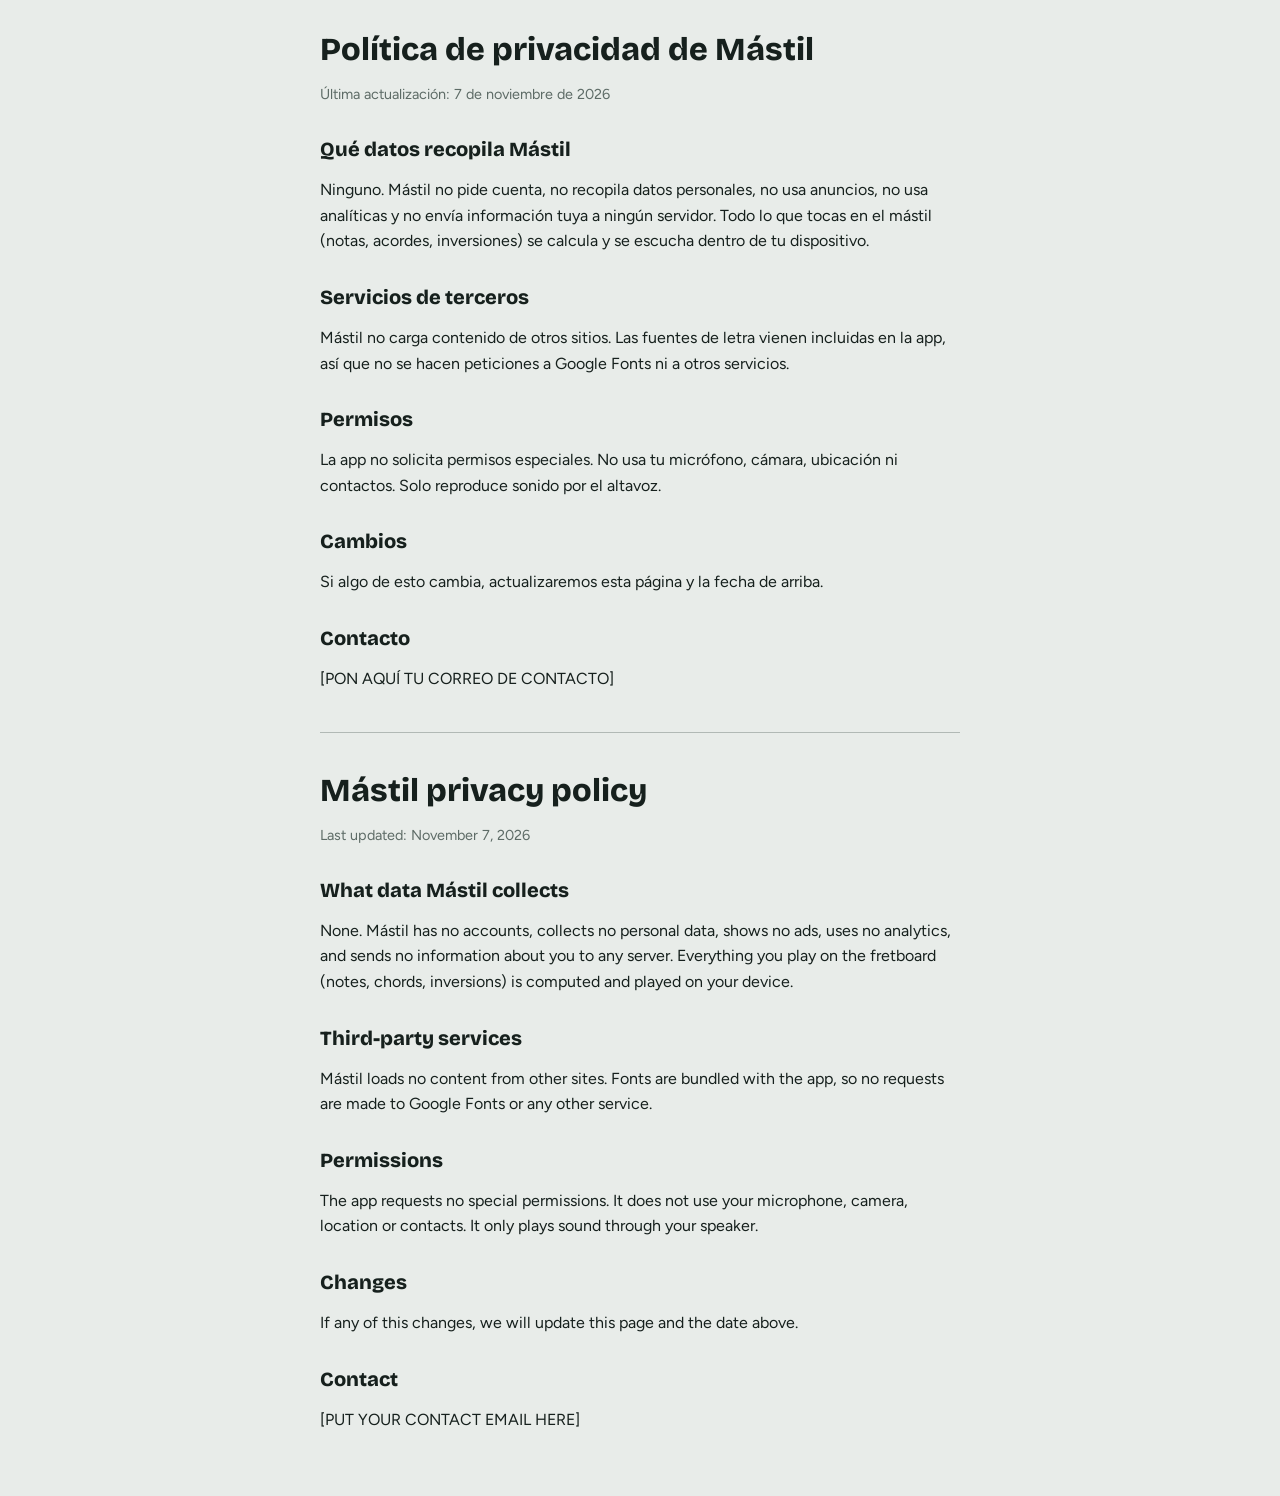
==== site/privacy.html @ 5ed0e5c0 "Agrega paquete Mastil PWA (site, store-assets, LEEME, CLAUDE.md)" ====
<!doctype html>
<html lang="es"><head><meta charset="utf-8"><meta name="viewport" content="width=device-width,initial-scale=1">
<title>Privacidad de Mástil</title><link rel="stylesheet" href="fonts/fonts.css">
<style>
:root{--bg:#e8ece9;--ink:#16201d;--muted:#5d6b66;--accent:#0e6b5f}
@media (prefers-color-scheme:dark){:root{--bg:#0d1211;--ink:#e4ece8;--muted:#8fa19a;--accent:#4fd1b8;color-scheme:dark}}
body{background:var(--bg);color:var(--ink);font:16px/1.6 'Figtree',system-ui,sans-serif;margin:0;padding:2rem 1rem 3rem}
main{max-width:40rem;margin:0 auto}
h1,h2{font-family:'Bricolage Grotesque',system-ui,sans-serif;line-height:1.15;text-wrap:balance}
h1{font-size:2rem;margin:0 0 .25rem} h2{font-size:1.25rem;margin:2rem 0 .5rem}
.meta{color:var(--muted);font-size:.9rem} a{color:var(--accent)} hr{border:0;border-top:1px solid var(--muted);opacity:.4;margin:2.5rem 0}
</style></head><body><main>
<h1>Política de privacidad de Mástil</h1>
<p class="meta">Última actualización: 7 de noviembre de 2026</p>
<h2>Qué datos recopila Mástil</h2>
<p>Ninguno. Mástil no pide cuenta, no recopila datos personales, no usa anuncios, no usa analíticas y no envía información tuya a ningún servidor. Todo lo que tocas en el mástil (notas, acordes, inversiones) se calcula y se escucha dentro de tu dispositivo.</p>
<h2>Servicios de terceros</h2>
<p>Mástil no carga contenido de otros sitios. Las fuentes de letra vienen incluidas en la app, así que no se hacen peticiones a Google Fonts ni a otros servicios.</p>
<h2>Permisos</h2>
<p>La app no solicita permisos especiales. No usa tu micrófono, cámara, ubicación ni contactos. Solo reproduce sonido por el altavoz.</p>
<h2>Cambios</h2>
<p>Si algo de esto cambia, actualizaremos esta página y la fecha de arriba.</p>
<h2>Contacto</h2>
<p>[PON AQUÍ TU CORREO DE CONTACTO]</p>
<hr>
<h1>Mástil privacy policy</h1>
<p class="meta">Last updated: November 7, 2026</p>
<h2>What data Mástil collects</h2>
<p>None. Mástil has no accounts, collects no personal data, shows no ads, uses no analytics, and sends no information about you to any server. Everything you play on the fretboard (notes, chords, inversions) is computed and played on your device.</p>
<h2>Third-party services</h2>
<p>Mástil loads no content from other sites. Fonts are bundled with the app, so no requests are made to Google Fonts or any other service.</p>
<h2>Permissions</h2>
<p>The app requests no special permissions. It does not use your microphone, camera, location or contacts. It only plays sound through your speaker.</p>
<h2>Changes</h2>
<p>If any of this changes, we will update this page and the date above.</p>
<h2>Contact</h2>
<p>[PUT YOUR CONTACT EMAIL HERE]</p>
</main></body></html>
---- site/fonts/fonts.css ----
@font-face{font-family:'Bricolage Grotesque';font-style:normal;font-weight:600;font-display:swap;src:url('bricolage-grotesque-latin-600-normal.woff2') format('woff2')}
@font-face{font-family:'Bricolage Grotesque';font-style:normal;font-weight:800;font-display:swap;src:url('bricolage-grotesque-latin-800-normal.woff2') format('woff2')}
@font-face{font-family:'Figtree';font-style:normal;font-weight:400;font-display:swap;src:url('figtree-latin-400-normal.woff2') format('woff2')}
@font-face{font-family:'Figtree';font-style:normal;font-weight:600;font-display:swap;src:url('figtree-latin-600-normal.woff2') format('woff2')}
@font-face{font-family:'IBM Plex Mono';font-style:normal;font-weight:500;font-display:swap;src:url('ibm-plex-mono-latin-500-normal.woff2') format('woff2')}
@font-face{font-family:'IBM Plex Mono';font-style:normal;font-weight:600;font-display:swap;src:url('ibm-plex-mono-latin-600-normal.woff2') format('woff2')}
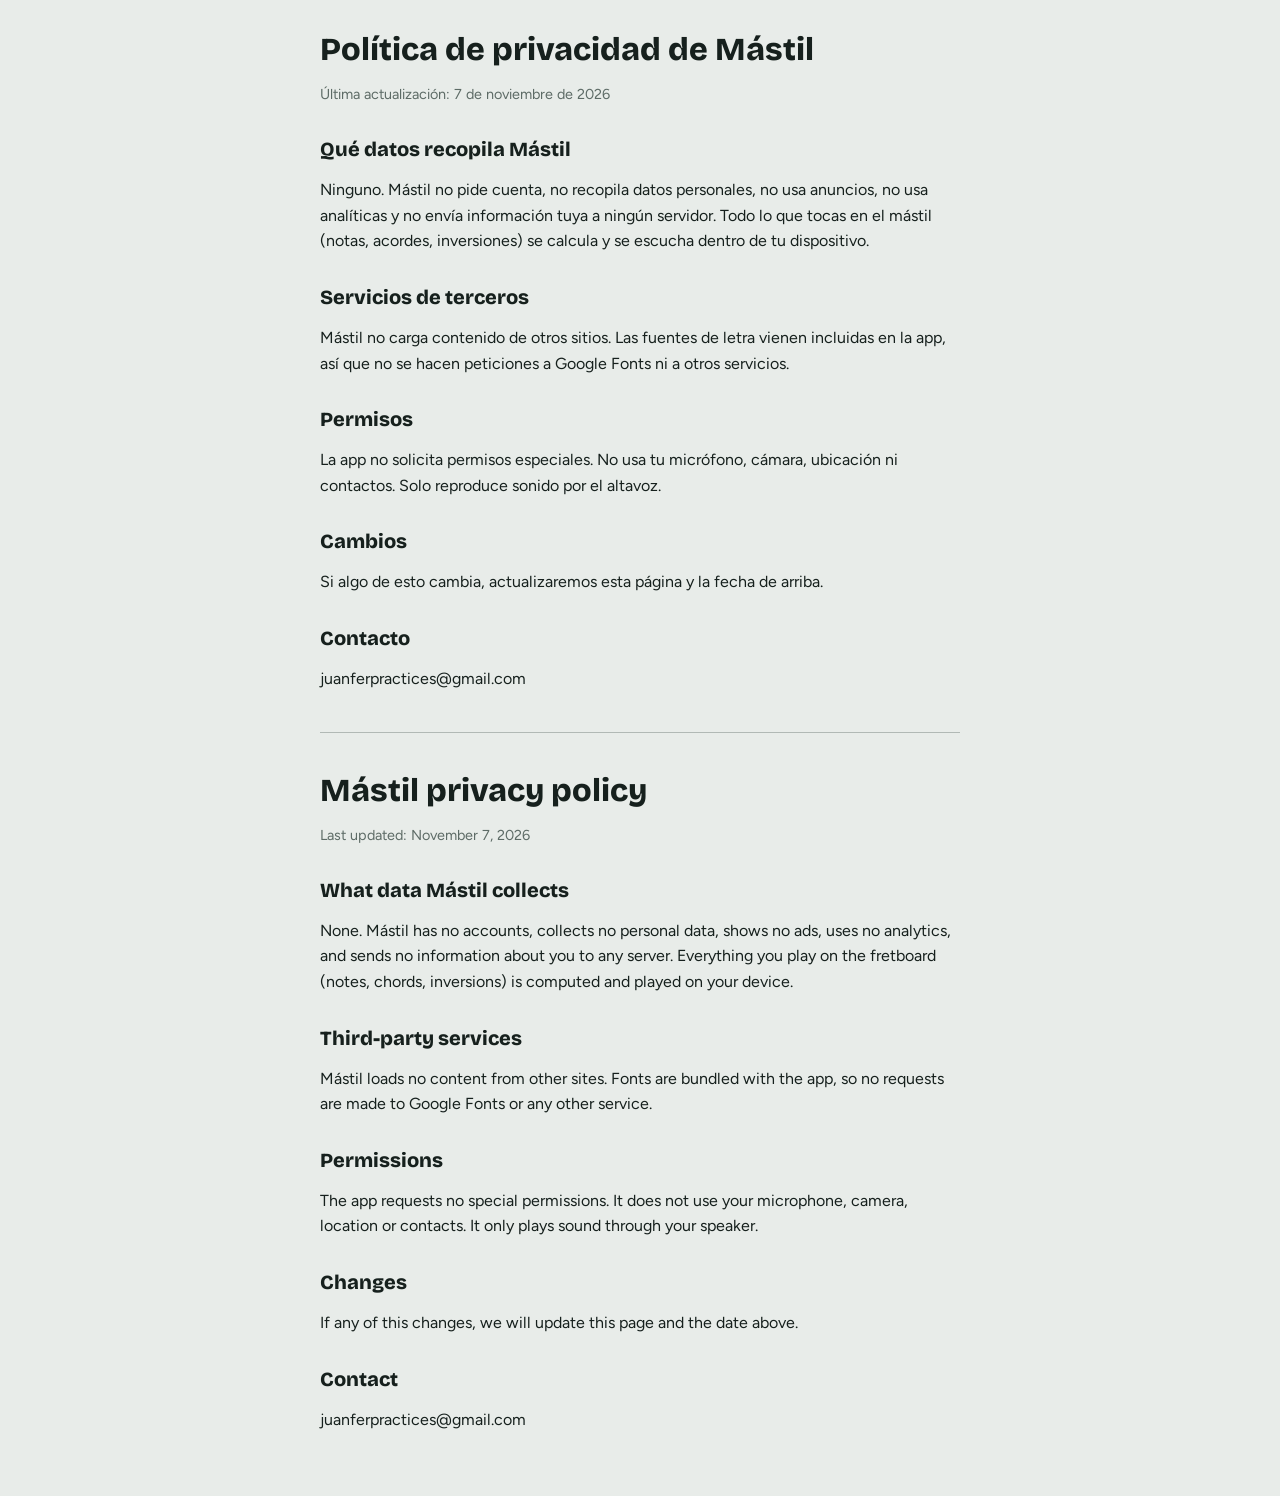
==== commit b66ab485: "Pone correo de contacto en privacy.html y renueva cache del sw" ====
--- a/site/privacy.html
+++ b/site/privacy.html
@@ -21,7 +21,7 @@
 <h2>Cambios</h2>
 <p>Si algo de esto cambia, actualizaremos esta página y la fecha de arriba.</p>
 <h2>Contacto</h2>
-<p>[PON AQUÍ TU CORREO DE CONTACTO]</p>
+<p>juanferpractices@gmail.com</p>
 <hr>
 <h1>Mástil privacy policy</h1>
 <p class="meta">Last updated: November 7, 2026</p>
@@ -34,5 +34,5 @@
 <h2>Changes</h2>
 <p>If any of this changes, we will update this page and the date above.</p>
 <h2>Contact</h2>
-<p>[PUT YOUR CONTACT EMAIL HERE]</p>
+<p>juanferpractices@gmail.com</p>
 </main></body></html>
